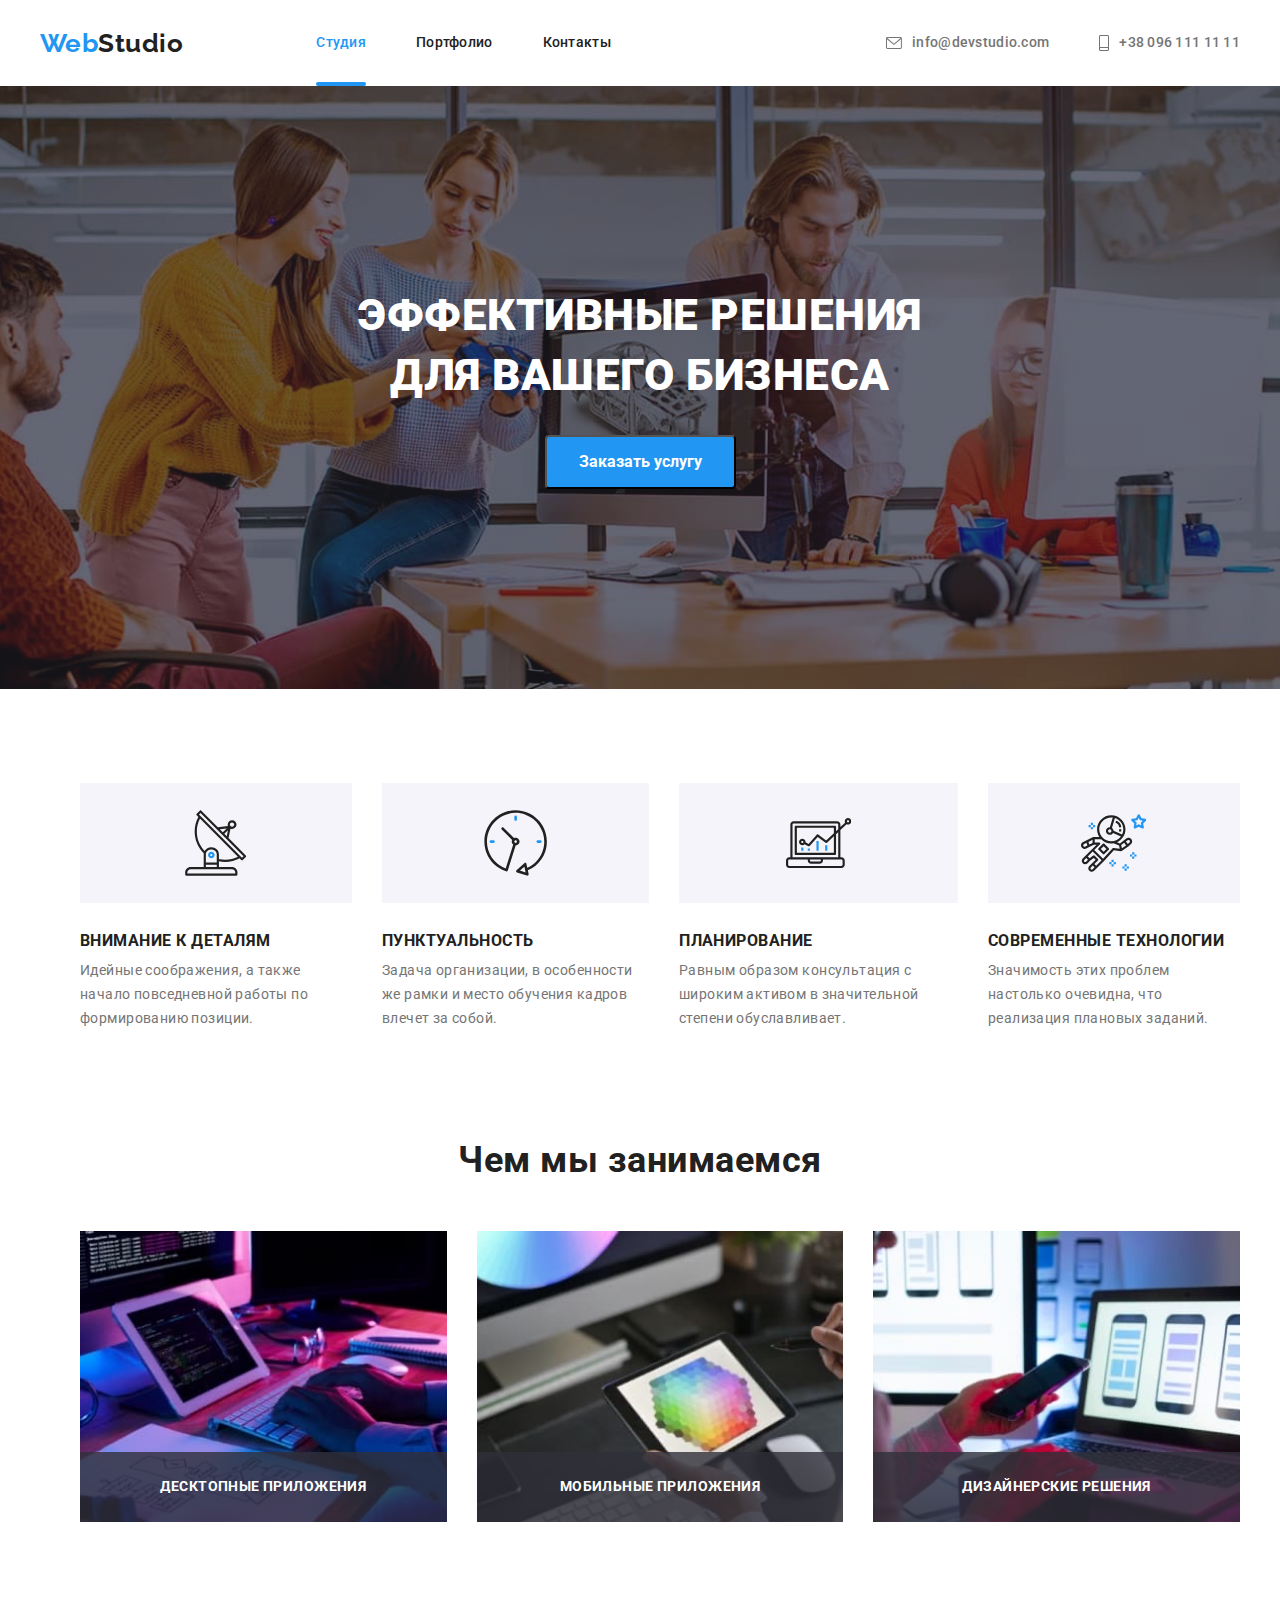
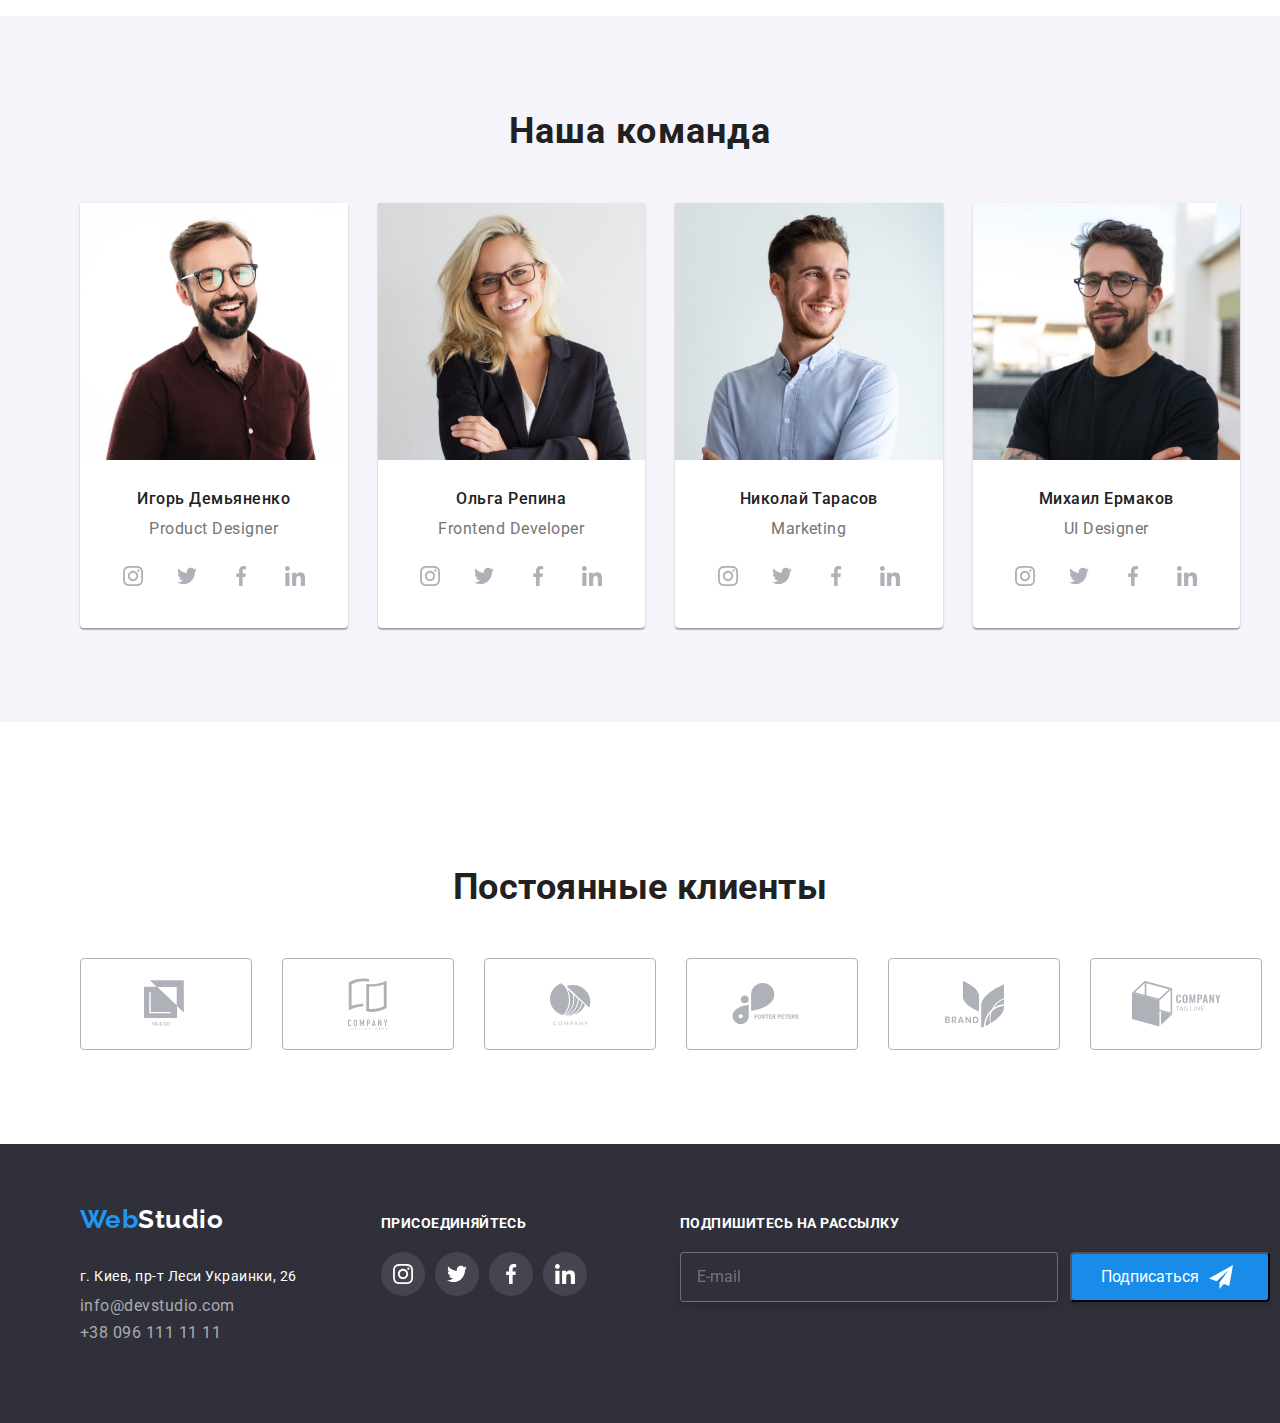
==== index.html @ e6d057d1 "перенесла файлы предыдущей работы" ====
<!DOCTYPE html>
<html lang="ru">
  <head>
    <meta charset="UTF-8" />
    <meta name="viewport" content="width=device-width, initial-scale=1.0" />
    <title>Студия</title>
    <link
      href="https://fonts.googleapis.com/css2?family=Raleway&family=Roboto:wght@400;500;700;900&display=swap"
      rel="stylesheet"
    />
    <link rel="stylesheet" href="./css/normalize.css" />
    <link rel="stylesheet" href="./css/style.css" />
  </head>

  <body>
    <!-- Header -->
    <header class="page-header">
      <div class="conteiner">
        <nav class="flexbox">
          <a href="./index.html" class="logo"
            ><span class="logoblue">Web</span>Studio</a
          >

          <!-- Novigation-->
          <ul class="site-nav">
            <li class="item">
              <a class="link link-current" href="./index.html"> Студия</a>
            </li>
            <li class="item">
              <a class="link" href="./portfolio.html">Портфолио</a>
            </li>
            <li class="item">
              <a class="link" href="">Контакты</a>
            </li>
          </ul>

          <address class="addres">
            <ul class="auth-nav">
              <li class="item">
                <a class="link-addres" href="mailto:info@devstudio.com"
                  ><svg class="icon-mail hover">
                    <use href="./img/symbol-defs.svg#icon-hover"></use></svg
                  >info@devstudio.com</a
                >
              </li>
              <li class="item">
                <a class="link-addres" href="tel:+38-096-111-11-11"
                  ><svg class="icon-phone hover">
                    <use
                      href="./img/symbol-defs.svg#icon-smartphone"
                    ></use></svg
                  >+38 096 111 11 11</a
                >
              </li>
            </ul>
          </address>
        </nav>
      </div>
    </header>

    <!-- Главный Conteiner-->

    <main>
      <section class="hero">
        <div class="conteiner">
          <h1 class="hero-mane">Эффективные решения<br />для вашего бизнеса</h1>
          <button type="button" class="button-text" data-modal-open>
            Заказать услугу
          </button>
        </div>
      </section>

      <!-- Блоки -->
      <section class="section">
        <div class="conteiner">
          <ul class="features-item">
            <li class="item-icon">
              <div class="icon-delivery">
                <svg class="icon-size">
                  <use href="./img/symbol-defs.svg#icon-antenna"></use>
                </svg>
              </div>
              <h2 class="title-features">Внимание к деталям</h2>
              <p class="text">
                Идейные соображения, а также начало повседневной работы по
                формированию позиции.
              </p>
            </li>
            <li class="item-icon">
              <div class="icon-delivery">
                <svg class="icon-size">
                  <use href="./img/symbol-defs.svg#icon-clock"></use>
                </svg>
              </div>
              <h2 class="title-features">Пунктуальность</h2>
              <p class="text">
                Задача организации, в особенности же рамки и место обучения
                кадров влечет за собой.
              </p>
            </li>
            <li class="item-icon">
              <div class="icon-delivery">
                <svg class="icon-size">
                  <use href="./img/symbol-defs.svg#icon-diagram"></use>
                </svg>
              </div>
              <h2 class="title-features">Планирование</h2>
              <p class="text">
                Равным образом консультация с широким активом в значительной
                степени обуславливает.
              </p>
            </li>
            <li class="item-icon">
              <div class="icon-delivery">
                <svg class="icon-size">
                  <use href="./img/symbol-defs.svg#icon-astronaut"></use>
                </svg>
              </div>
              <h2 class="title-features">Современные технологии</h2>
              <p class="text">
                Значимость этих проблем настолько очевидна, что реализация
                плановых заданий.
              </p>
            </li>
          </ul>
        </div>
      </section>

      <!-- Описание компании-->
      <section class="section no-padding">
        <div class="conteiner">
          <h3 class="title">Чем мы занимаемся</h3>
          <ul class="conteiner-work">
            <li class="work-list">
              <div class="project-group">
                <img
                  src="./img/code3.jpeg"
                  width="370"
                  alt="Десктопные приложения"
                />
                <h3 class="work-list-title">Десктопные приложения</h3>
              </div>
            </li>
            <li class="work-list">
              <div class="project-group">
                <img
                  src="./img/color3.jpeg"
                  width="370"
                  alt="Мобильные приложения"
                />
                <h3 class="work-list-title">Мобильные приложения</h3>
              </div>
            </li>
            <li class="work-list">
              <div class="project-group">
                <img
                  src="./img/phone3.jpeg"
                  width="370"
                  alt="Выбирает стиль для смартфонов"
                />
                <h3 class="work-list-title">Дизайнерские решения</h3>
              </div>
            </li>
          </ul>
        </div>
      </section>

      <!-- Команда -->
      <section class="section-comand no-padding">
        <div class="conteiner">
          <h4 class="title">Наша команда</h4>
          <ul class="people">
            <li class="working">
              <img
                src="./img/igor4.jpeg"
                width="270"
                alt="Фотография Игоря Демьяненко"
              />

              <h4 class="title-name">Игорь Демьяненко</h4>
              <p class="text-work">Product Designer</p>

              <ul class="icon-svg">
                <!-- Instagram -->
                <li class="icon-svg-list">
                  <a class="icon-set" href="#" aria-label="Instagram icon">
                    <svg class="link-svg">
                      <use href="./img/symbol-defs.svg#icon-instagram"></use>
                    </svg>
                  </a>
                </li>
                <!-- Twitter -->
                <li class="icon-svg-list">
                  <a class="icon-set" href="#" aria-label="twitter icon">
                    <svg class="link-svg">
                      <use href="./img/symbol-defs.svg#icon-twitter"></use>
                    </svg>
                  </a>
                </li>
                <!-- facebook -->
                <li class="icon-svg-list">
                  <a class="icon-set" href="#" aria-label="twitter icon">
                    <svg class="link-svg">
                      <use href="./img/symbol-defs.svg#icon-facebook"></use>
                    </svg>
                  </a>
                </li>
                <!-- linkedin -->
                <li class="icon-svg-list">
                  <a class="icon-set" href="#" aria-label="twitter icon">
                    <svg class="link-svg">
                      <use href="./img/symbol-defs.svg#icon-linkedin"></use>
                    </svg>
                  </a>
                </li>
              </ul>
            </li>

            <li class="working">
              <img
                src="./img/olga4.jpeg"
                width="270"
                alt="Фотография Ольги Репина"
              />

              <h4 class="title-name">Ольга Репина</h4>
              <p class="text-work">Frontend Developer</p>

              <ul class="icon-svg">
                <!-- Instagram -->
                <li class="icon-svg-list">
                  <a class="icon-set" href="#" aria-label="Instagram icon">
                    <svg class="link-svg">
                      <use href="./img/symbol-defs.svg#icon-instagram"></use>
                    </svg>
                  </a>
                </li>
                <!-- Twitter -->
                <li class="icon-svg-list">
                  <a class="icon-set" href="#" aria-label="twitter icon">
                    <svg class="link-svg">
                      <use href="./img/symbol-defs.svg#icon-twitter"></use>
                    </svg>
                  </a>
                </li>
                <!-- facebook -->
                <li class="icon-svg-list">
                  <a class="icon-set" href="#" aria-label="twitter icon">
                    <svg class="link-svg">
                      <use href="./img/symbol-defs.svg#icon-facebook"></use>
                    </svg>
                  </a>
                </li>
                <!-- linkedin -->
                <li class="icon-svg-list">
                  <a class="icon-set" href="#" aria-label="twitter icon">
                    <svg class="link-svg">
                      <use href="./img/symbol-defs.svg#icon-linkedin"></use>
                    </svg>
                  </a>
                </li>
              </ul>
            </li>
            <li class="working">
              <img
                src="./img/nikolai4.jpeg"
                width="270"
                alt="Фотография Николая Тарасов"
              />

              <h4 class="title-name">Николай Тарасов</h4>
              <p class="text-work">Marketing</p>

              <ul class="icon-svg">
                <!-- Instagram -->
                <li class="icon-svg-list">
                  <a class="icon-set" href="#" aria-label="Instagram icon">
                    <svg class="link-svg">
                      <use href="./img/symbol-defs.svg#icon-instagram"></use>
                    </svg>
                  </a>
                </li>
                <!-- Twitter -->
                <li class="icon-svg-list">
                  <a class="icon-set" href="#" aria-label="twitter icon">
                    <svg class="link-svg">
                      <use href="./img/symbol-defs.svg#icon-twitter"></use>
                    </svg>
                  </a>
                </li>
                <!-- facebook -->
                <li class="icon-svg-list">
                  <a class="icon-set" href="#" aria-label="twitter icon">
                    <svg class="link-svg">
                      <use href="./img/symbol-defs.svg#icon-facebook"></use>
                    </svg>
                  </a>
                </li>
                <!-- linkedin -->
                <li class="icon-svg-list">
                  <a class="icon-set" href="#" aria-label="twitter icon">
                    <svg class="link-svg">
                      <use href="./img/symbol-defs.svg#icon-linkedin"></use>
                    </svg>
                  </a>
                </li>
              </ul>
            </li>
            <li class="working">
              <img
                src="./img/misha4.jpeg"
                width="270"
                alt="Фотография Михаила Ермаков"
              />

              <h4 class="title-name">Михаил Ермаков</h4>
              <p class="text-work">UI Designer</p>

              <ul class="icon-svg">
                <!-- Instagram -->
                <li class="icon-svg-list">
                  <a class="icon-set" href="#" aria-label="Instagram icon">
                    <svg class="link-svg">
                      <use href="./img/symbol-defs.svg#icon-instagram"></use>
                    </svg>
                  </a>
                </li>
                <!-- Twitter -->
                <li class="icon-svg-list">
                  <a class="icon-set" href="#" aria-label="twitter icon">
                    <svg class="link-svg">
                      <use href="./img/symbol-defs.svg#icon-twitter"></use>
                    </svg>
                  </a>
                </li>
                <!-- facebook -->
                <li class="icon-svg-list">
                  <a class="icon-set" href="#" aria-label="twitter icon">
                    <svg class="link-svg">
                      <use href="./img/symbol-defs.svg#icon-facebook"></use>
                    </svg>
                  </a>
                </li>
                <!-- linkedin -->
                <li class="icon-svg-list">
                  <a class="icon-set" href="#" aria-label="twitter icon">
                    <svg class="link-svg">
                      <use href="./img/symbol-defs.svg#icon-linkedin"></use>
                    </svg>
                  </a>
                </li>
              </ul>
            </li>
          </ul>
        </div>
      </section>

      <!-- Наши клиенты-компании -->

      <section class="blok-client">
        <div class="conteiner">
          <h2 class="title">Постоянные клиенты</h2>
          <ul class="client flexbox">
            <li class="icon-client">
              <a href="" class="icon-hover-link">
                <svg class="clients-icon" width="44" height="49">
                  <use href="./img/symbol-defs2.svg#icon-logo-1"></use>
                </svg>
              </a>
            </li>
            <li class="icon-client">
              <a href="" class="icon-hover-link">
                <svg class="clients-icon" width="40" height="52">
                  <use href="./img/symbol-defs2.svg#icon-logo-2"></use>
                </svg>
              </a>
            </li>
            <li class="icon-client">
              <a href="" class="icon-hover-link">
                <svg class="clients-icon" width="41" height="43">
                  <use href="./img/symbol-defs2.svg#icon-logo-3"></use>
                </svg>
              </a>
            </li>
            <li class="icon-client">
              <a href="" class="icon-hover-link">
                <svg class="clients-icon" width="80" height="42">
                  <use href="./img/symbol-defs2.svg#icon-logo-4"></use>
                </svg>
              </a>
            </li>
            <li class="icon-client">
              <a href="" class="icon-hover-link">
                <svg class="clients-icon" width="59" height="47">
                  <use href="./img/symbol-defs2.svg#icon-logo-5"></use>
                </svg>
              </a>
            </li>
            <li class="icon-client">
              <a href="" class="icon-hover-link">
                <svg class="clients-icon" width="89" height="46">
                  <use href="./img/symbol-defs2.svg#icon-logo-6"></use>
                </svg>
              </a>
            </li>
          </ul>
        </div>
      </section>
    </main>

    <!-- Footer -->
    <footer class="background-footer">
      <div class="conteiner footer-flexbox">
        <div class="footer-maps">
          <address class="adress-maps">
            <ul class="contaks">
              <li class="info">
                <a href="./index.html" class="logo norm"
                  ><span class="logoblue">Web</span
                  ><span class="logowhait">Studio</span>
                </a>
              </li>
              <li class="info-footer">г. Киев, пр-т Леси Украинки, 26</li>
              <li class="info">
                <a class="alfa" href="mailto:info@devstudio.com"
                  >info@devstudio.com</a
                >
              </li>
              <li class="info">
                <a class="alfa" href="tel:+38-096-111-11-11"
                  >+38 096 111 11 11</a
                >
              </li>
            </ul>
          </address>
        </div>

        <div class="footer-icon">
          <h3 class="title title-icon">присоединяйтесь</h3>
          <ul class="icon-svg">
            <!-- Instagram -->
            <li class="icon-svg-list">
              <a
                class="icon-set footer-icon-set"
                href="#"
                aria-label="Instagram icon"
              >
                <svg class="link-svg footer-link-svg">
                  <use href="./img/symbol-defs.svg#icon-instagram"></use>
                </svg>
              </a>
            </li>
            <!-- Twitter -->
            <li class="icon-svg-list">
              <a
                class="icon-set footer-icon-set"
                href="#"
                aria-label="twitter icon"
              >
                <svg class="link-svg footer-link-svg">
                  <use href="./img/symbol-defs.svg#icon-twitter"></use>
                </svg>
              </a>
            </li>
            <!-- facebook -->
            <li class="icon-svg-list">
              <a
                class="icon-set footer-icon-set"
                href="#"
                aria-label="twitter icon"
              >
                <svg class="link-svg footer-link-svg">
                  <use href="./img/symbol-defs.svg#icon-facebook"></use>
                </svg>
              </a>
            </li>
            <!-- linkedin -->
            <li class="icon-svg-list">
              <a
                class="icon-set footer-icon-set"
                href="#"
                aria-label="twitter icon"
              >
                <svg class="link-svg footer-link-svg">
                  <use href="./img/symbol-defs.svg#icon-linkedin"></use>
                </svg>
              </a>
            </li>
          </ul>
        </div>

       <!--form footer --> 

        <form class=" ">
          <label for="mail-footer">
            <b class="footer-mail-text">Подпишитесь на рассылку</b>
          </label>
          <div class="form-footer">
            <input
              class="mail-footer"
              type="email"
              id="mail-footer"
              name="mail"
              placeholder="E-mail"
            />

            <button type="submit" class=" button-form">
              Подписаться
              <svg class="icon-telega">
                <use href="./img/symbol-defs-tel.svg#icon-icon-telegram"></use>
              </svg>
            </button>
          </div>
        </form>
      </div>
    </footer>
    <div class="backdrop is-hidden" data-modal>
      <div class="modal">
        <button data-modal-close class="close-button">
          <svg class="close-button-hover">
            <use href="./img/symbol-defs3.svg#icon-close">
            </use>
          </svg>
        </button>
       
      

    <!-- Форма -->

    <form class="form js-speaker-form" autocomplete="on">

      <b class="form-text">Оставьте свои данные, мы вам перезвоним</b>
      
      <div class="form-field">
        <label for="name" class="form-label">Имя</label>
          <input class="form-input" type="text" name="name" id="name" />
          <svg class="icon-name-form">
            <use href="./img/symbol-defs5.svg#icon-person">
            </use>
          </svg>
          
      </div>

      <div class="form-field">
        <label for="tel" class="form-label">Телефон</label>
          <input class="form-input" type="tel" name="tel" id="tel" />
          <svg class="icon-name-form">
            <use href="./img/symbol-defs5.svg#icon-phone">
            </use>
          </svg>
          
      </div>

      <div class="form-field">
        <label for="mail" class="form-label">Почта</label>
          <input class="form-input" type="email" name="mail" id="mail" />
          <svg class="icon-name-form">
            <use href="./img/symbol-defs5.svg#icon-email">
            </use>
          </svg>
          
      </div>
      
      <div class="form-field">
        <label for="comment" class="form-label ">Комментарий</label>
          <textarea
            class="form-comment"
            name="comment"
            rows="5"
            id="comment"
            placeholder="Введите текст"
          ></textarea>
          
      </div>
      
   
        <label class="text-checkbox form-checkbox" for="policy">
         <input class="checkbox" type="checkbox" name="policy" id="policy" />
         <span class="checkbox-icon"></span>  
        
         
        Соглашаюсь с рассылкой и принимаю <a href="">Условия договора</a>
        </label>
      
      <button class="form-button" type="submit">Отправить</button>
    </form>
  </div>
</div>


    <script src="./js/modal.js"></script>
    <script src="./js/form.js"></script>
  </body>
</html>
---- css/style.css ----
:root {
  --primary-text-color: #212121;
  --title-text-color: #757575;
  --accent-color: #2196f3;
  --white-text-color: #ffffff;
  --hero-color: #2f303a;
  --alfa-color: rgba(255, 255, 255, 0.6);
  --comand-color: #f5f4fa;
  --button-partfolio-colot: #f5f4fa;
  --background-item: #f5f4fa;
  --color-icon: #afb1b8;
  --hover-partfolio: rgba(0, 0, 0, 0.12), 0px 4px 4px rgba(0, 0, 0, 0.06),
    1px 4px 6px rgba(0, 0, 0, 0.16);
}

ul {
  list-style: none;
  text-decoration: none;
  margin-top: 0;
  margin-bottom: 0;
}

/* цвет основного цвета #212121 */
/* вторичный цвет текста #757575 */
/* белый  #ffffff*/
/* акцент #2196F3 */
/* вторичный цвет фона #2F303A */
/* вторичный цвет фона2 #F5F4FA */

body {
  background-color: var(--white-text-color);
  color: var(--primary-text-color);

  font-family: Roboto, sans-serif;
  letter-spacing: 0.03em;
}

img {
  display: block;
  max-width: 100%;
  height: auto;
}

/* my conteiner */
.conteiner {
  margin-left: auto;
  margin-right: auto;
  width: 1200px;
  padding-left: 15px;
  padding-right: 15px;
}

/* header */

.flexbox {
  display: flex;
  align-items: center;
}

/* logo */
.logo {
  color: var(--primary-text-color);

  font-family: Raleway, cursive;
  font-weight: 700;
  text-decoration: none;
  font-size: 26px;
  line-height: 1.19;
}

.logoblue {
  color: var(--accent-color);
}

/* site-nav */
.site-nav {
  display: flex;
  margin-left: 93px;
}
.link::after {
  content: "";

  position: absolute;
  left: 0;
  bottom: 0;
  opacity: 0;

  display: block;
  width: 100%;
  height: 4px;
  background-color: var(--accent-color);
  border-radius: 2px;
  transition: 250ms cubic-bezier(0.4, 0, 0.2, 1);
}

.link:hover::after,
.link:focus::after {
  opacity: 1;
}

.link-current.link::after {
  opacity: 1;
}

.site-nav .item:not(:last-child) {
  margin-right: 50px;
}

.site-nav .link {
  display: block;
  padding-top: 35px;
  padding-bottom: 35px;

  position: relative;

  color: var(--primary-text-color);

  text-decoration: none;
  font-family: inherit;
  font-weight: 500;
  font-size: 14px;
  line-height: 1.14;
  letter-spacing: 0.02em;

  transition: 250ms cubic-bezier(0.4, 0, 0.2, 1);
}

.site-nav .link:hover,
.site-nav .link:focus {
  color: var(--accent-color);
}

.site-nav .link-current {
  color: var(--accent-color);

  text-decoration: none;
  display: inline-block;
}

/* addres */

.addres .link-addres {
  color: var(--title-text-color);
  display: flex;

  text-decoration: none;
  font-weight: 500;
  font-size: 14px;
  line-height: 1.14;
  letter-spacing: 0.02em;
  font-style: normal;

  transition: 250ms cubic-bezier(0.4, 0, 0.2, 1);
}

.link-addres {
  display: flex;
  align-items: center;
}
.icon-mail {
  width: 16px;
  height: 12px;

  margin-right: 10px;

  fill: currentColor;
}
.icon-phone {
  width: 10px;
  height: 16px;

  margin-right: 10px;

  fill: currentColor;
}

.link-addres:hover,
.link-addres:focus {
  color: var(--accent-color);
}

.link-addres:hover .hover {
  fill: var(--accent-color);
}
.link-addres:hover .icon-phone {
  fill: var(--accent-color);
}

.addres {
  margin-left: auto;
}

/* auth nav */

.auth-nav {
  display: flex;
}

.auth-nav .item + .item {
  margin-left: 50px;
}

.section-title {
  color: var(--primary-text-color);
}

.section {
  margin-bottom: 94px;
}

.section.no-padding {
  padding-top: 0px;
  padding-bottom: 0px;
}

.features {
  width: 1170px;
  margin-left: auto;
  margin-right: auto;
}

.features-item {
  display: flex;
}
.features-item .item {
  width: 270px;
}
.features-item .item-icon:not(:last-child) {
  margin-right: 30px;
}

.item-icon .icon-delivery {
  display: flex;
  align-items: center;
  justify-content: center;

  background-color: var(--background-item);
  width: 100%;
  height: 120px;
  margin-bottom: 30px;
}
.icon-size {
  width: 65.32px;
  height: 70px;
}

.features {
  display: flex;
  flex-wrap: wrap;
  padding: 0;
}
/* Формула calc */

.features .item-box {
  width: calc((100% - 60px) / 3);
  margin-right: 30px;
  margin-bottom: 30px;
}

.item-box:nth-child(3n) {
  margin-right: 0px;
}

.poster-name {
  margin-top: 0px;
  margin-bottom: 0px;
  color: var(--primary-text-color);
  font-weight: 400;
  font-size: 16px;
  line-height: 1.88;
  letter-spacing: 0.03em;
}

.poster-name:nth-last-child(-n + 3),
.item-box:nth-last-child(-n + 3) {
  margin-bottom: 30px;
}

.item-box:hover {
  box-shadow: 0px 1px 1px rgba(0, 0, 0, 0.12), 0px 4px 4px rgba(0, 0, 0, 0.06),
    1px 4px 6px rgba(0, 0, 0, 0.16);
}

.features .title {
  color: var(--primary-text-color);
}

/* Описание компании */

.work-list-title {
  position: absolute;
  width: 100%;
  bottom: 0%;

  margin-top: 0px;
  margin-bottom: 0px;
  padding-top: 27px;
  padding-bottom: 27px;

  color: var(--white-text-color);
  background-color: rgba(47, 48, 58, 0.8);
  font-weight: 700;
  font-size: 14px;
  line-height: 1.14;
  text-align: center;
  letter-spacing: 0.03em;
  text-transform: uppercase;
}

.project-group {
  position: relative;
}

.conteiner-work {
  display: flex;
  flex-wrap: wrap;
}
.work-list {
  width: calc((100% - 60px) / 3);
  margin-right: 30px;
}
.work-list:nth-child(3n) {
  margin-right: 0px;
}

.people {
  display: flex;
  justify-content: center;
}
.working {
  text-align: center;
  padding-bottom: 30px;
  background-color: var(--white-text-color);

  box-shadow: 0px 1px 3px rgba(0, 0, 0, 0.12), 0px 1px 1px rgba(0, 0, 0, 0.14),
    0px 2px 1px rgba(0, 0, 0, 0.2);
  border-radius: 0px 0px 4px 4px;
}
.working:not(:last-child) {
  margin-right: 30px;
}

.icon-svg {
  display: flex;
  justify-content: center;
  padding-left: 0;

  transition: 250ms cubic-bezier(0.4, 0, 0.2, 1);
}
.icon-svg:not(:last-child) {
  margin-right: 10px;
}

.link-svg {
  fill: var(--color-icon);
  width: 20px;
  height: 20px;

  transition: 250ms cubic-bezier(0.4, 0, 0.2, 1);
}
.icon-set {
  width: 44px;
  height: 44px;
  border-radius: 50%;
  display: flex;
  justify-content: center;
  align-items: center;

  transition: 250ms cubic-bezier(0.4, 0, 0.2, 1);
}

.icon-set:hover,
.icon-set:focus {
  background-color: var(--accent-color);
}

.icon-set:hover .link-svg,
.icon-set:focus .link-svg {
  fill: var(--white-text-color);
}

.section-comand {
  font-size: 36px;
  line-height: 1.17;

  letter-spacing: 0.03em;
  margin-top: 0px;
  margin-bottom: 50px;
}
.title {
  font-style: normal;
  font-weight: 700;
  font-size: 36px;
  line-height: 1.17;
  text-align: center;
  margin-top: 0;
  margin-bottom: 50px;
  margin-left: auto;
  margin-right: auto;
}

.title-features {
  font-weight: 700;
  font-size: 16px;
  line-height: 16px;
  letter-spacing: 1.14;
  text-transform: uppercase;
  margin-top: 0px;
  margin-bottom: 10px;
}

.text {
  color: var(--title-text-color);
  font-family: Roboto;
  font-size: 14px;
  line-height: 1.71;
  letter-spacing: 0.03em;
  margin-top: 0px;
}
/* work peple */
.title-name {
  color: var(--primary-text-color);
  font-weight: 500;
  margin-top: 0px;
  margin-bottom: 10px;
  padding-top: 30px;

  font-size: 16px;
  line-height: 1.18;
  letter-spacing: 0.03em;
}
.text-work {
  color: var(--title-text-color);
  margin-top: 0px;
  margin-top: 0;
  margin-bottom: 16px;
  font-size: 16px;
  font-weight: 400;
  line-height: 1.19;
  letter-spacing: 0.03em;
}

.title-name .text-work {
  font-size: 16px;
  line-height: 1.19;
  text-align: center;
  letter-spacing: 0.03em;
}
/* portfolio poster */
.poster {
  margin-top: 0;
  margin-bottom: 0;

  color: var(--primary-text-color);

  font-weight: 700;
  font-size: 18px;
  line-height: 2;
  letter-spacing: 0.06em;
}
.poster-name {
  margin-top: 0;
  margin-bottom: 30px;

  color: var(--title-text-color);

  font-size: 16px;
  line-height: 1.9;
  letter-spacing: 0.03em;
}

/* button */
.button-pad {
  padding-top: 94px;
  padding-bottom: 50px;

  border: none;
}
.button-text {
  align-items: center;
  border-radius: 4px;
  padding: 10px 32px;

  background-color: var(--accent-color);
  color: var(--white-text-color);

  font-family: inherit;
  font-weight: 700;
  font-size: 16px;
  line-height: 1.88;
}

.alfa {
  color: var(--alfa-color);
  text-decoration: none;
}

.hero {
  margin-top: 0px;
  margin-bottom: 94px;

  padding-top: 200px;
  padding-bottom: 200px;

  background-color: var(--hero-color);

  background-image: linear-gradient(
      rgba(47, 48, 58, 0.4),
      rgba(47, 48, 58, 0.4)
    ),
    url(../img/work.jpeg);

  background-repeat: no-repeat;
  background-size: cover;
  background-position: center;

  text-align: center;
}

.hero-mane {
  margin-top: 0;
  margin-bottom: 30;

  color: var(--white-text-color);

  font-weight: 900;
  font-size: 44px;
  line-height: 1.36;
  text-align: center;
  text-transform: uppercase;
}
/* Модальное окно */

.backdrop {
  position: fixed;
  top: 0;
  left: 0;
  width: 100%;
  height: 100%;
  background-color: rgba(0, 0, 0, 0.2);
  transition: 250ms cubic-bezier(0.4, 0, 0.2, 1);
}

.backdrop.is-hidden {
  opacity: 0;
  pointer-events: none;
}

.modal {
  position: absolute;
  min-width: 528px;
  min-height: 589px;
  transform: translate(-50%, -50%) scale(1);
  left: 50%;
  top: 50%;
  

  background: var(--white-text-color);
  box-shadow: 0px 1px 3px rgba(0, 0, 0, 0.12), 0px 1px 1px rgba(0, 0, 0, 0.14),
    0px 2px 1px rgba(0, 0, 0, 0.2);
  border-radius: 4px;
  transition: transform 250ms cubic-bezier(0.4, 0, 0.2, 1);
}

.close-button {
  position: absolute;
  width: 30px;
  height: 30px;
  display: flex;
  align-items: center;
    justify-content: center;
  top: 8px;
  right: 8px;
  background: var(--white-text-color);
  border: 1px solid var(--primary-text-color);
  border-radius: 50%;
}

.icon-name-form {
  transition: fill 250ms cubic-bezier(0.4, 0, 0.2, 1);
   
  position: absolute;
  top: 50%;
  transform: translateY(-25%);
  display: inline-block;
  left: 13.5px;
 
 
  

  width: 18px;
  height: 18px;
  fill: var(--primary-text-color);
  
}

.form{
  margin: 40px;
  width: 448px;
  
}

.form-text{
  display: block;
  text-align: center;
  margin-bottom: 12px;
  font-size: 20px;
  font-weight: 700;
  line-height: 1.15;
  color: var(--primary-text-color);
  width: 448px;
}

.form-field {
  position: relative;
  display: flex;
  flex-direction: column;
  
  
}


.form-input { 
  margin-bottom: 10px;
  padding-left: 42px;
  border: 1px solid rgba(33, 33, 33, 0.2);
  border-radius: 4px;
  height: 36px;
  transition: border-color var(--color-icon);
  outline: none;
  width: 402px;
  
  resize: none;
  
}


.form-label{
font-size: 12px;
line-height: 1.17;
margin-bottom: 4px;
letter-spacing: 0.01em;

color: var(--title-text-color);
}



.form-field input::placeholder {
  font-size: 14px;
  line-height: 1.14;
  letter-spacing: 0.01em;
  color: rgba(117, 117, 117, 0.5);
}

.form-input:focus{
  border-color: var(--accent-color);

}

.form-input:focus ~ .icon-name-form {
  fill: var(--accent-color);
}

.form-input:focus,
.form-comment:focus{
  border-color:var(--accent-color);
}

.form-comment{
  width: 428px;
  margin-bottom: 25px;
  padding-left: 16px;
  padding-top: 12px;
  
  height: 104px;

  border: 1px solid rgba(33, 33, 33, 0.2);
  border-radius: 4px;
  resize: none;
  outline: none;
  transition: border-color var(--transition);
}

.close-button-hover {
  width: 18px;
  height: 17px;
  
}
.close-button-hover {
  fill: #000000;
  transition-property: fill;
  transition: 250ms cubic-bezier(0.4, 0, 0.2, 1);
}

.close-button:focus svg,
.close-button:hover svg {
  fill: var(--accent-color);
}
.form-button{
  width: 200px;
  height: 50px;
  margin-left: 50%;
  transform: translateX(-50%);

  border: none;
  font-weight: 700;
  font-size: 16px;
  line-height: 1.87;
  text-align: center;
  letter-spacing: 0.06em;
  color: var(--white-text-color);
  background: var(--accent-color);
  box-shadow: 0px 4px 4px rgba(0, 0, 0, 0.15);
  border-radius: 4px;
  cursor: pointer;

}

.checkbox{
  /* -webkit-appearance: none;
  -moz-appearance: none;
  appearance: none; */

  position: absolute;
  width: 1px;
  height: 1px;
  margin: -1px;
  border: 0;
  padding: 0;
  clip: rect(0 0 0 0);
  overflow: hidden;
  

}

.form-checkbox{
 display: flex;
 margin-bottom: 30px;
 
 align-items: center;
}

.checkbox{
  width: 16px;
  height:  15px;
}

.checkbox-icon{

  width: 12px;
  height: 11px;
  margin-right: 7px;
  margin-left: 14px;

  border: 2px solid var(--primary-text-color);
  border-radius: 4px;
  
}

.checkbox:checked + .checkbox-icon {
  border-color: var(--accent-color);
  background-color: var(--accent-color);
  background-image: url(../img/icon-check.svg);
  background-origin: border-box;
  
}

.text-checkbox{
  font-size: 14px;
  line-height: 1.71;
}

/* Команда */
.section-comand {
  background-color: var(--comand-color);
  padding-top: 94px;
  padding-bottom: 94px;
}
.icon-client:not(:last-child) {
  margin-right: 30px;
}

.icon-hover-link {
  background-color: var(--white-text-color);
  display: flex;
  justify-content: center;
  align-items: center;
  width: 170px;
  height: 90px;
  border: 1px solid var(--color-icon);
  border-radius: 4px;

  transition: 250ms cubic-bezier(0.4, 0, 0.2, 1);
}
.icon-hover-link:hover,
.icon-hover-link:focus {
  border: 1px solid var(--accent-color);
}
.features-tex {
  margin-left: 24px;
}
.clients-icon {
  fill: var(--color-icon);
  transition: 250ms cubic-bezier(0.4, 0, 0.2, 1);
}

.icon-hover-link:hover .clients-icon {
  fill: var(--accent-color);
}

/* кнопки */

.button {
  display: flex;
  justify-content: center;

  transition: 250ms cubic-bezier(0.4, 0, 0.2, 1);
}

.button .item-btn {
  margin-left: 8px;
}

.btn:hover,
.btn:focus {
  background-color: var(--accent-color);
  color: var(--white-text-color);
}
.conteiner-box {
  padding-bottom: 94px;
}
.btn {
  padding-top: 6px;
  padding-bottom: 6px;
  padding-left: 22px;
  padding-right: 22px;
  border: none;

  font-weight: 500;
  font-size: 16px;
  line-height: 1.63;

  background-color: var(--button-partfolio-colot);
  color: var(--primary-text-color);
  transition: 250ms cubic-bezier(0.4, 0, 0.2, 1);
}

/* Old clients */

.blok-client {
  padding-top: 94px;
  padding-bottom: 94px;
}

/* footer */

.background-footer {
  background-color: var(--hero-color);
  padding-top: 60px;
  padding-bottom: 60px;
}
.footer-flexbox {
  display: flex;
  align-items: baseline;
}

.footer-maps {
  display: block;
  margin-right: 70px;
}

.adress-maps {
  margin-bottom: 20px;
  display: block;

  color: var(--white-text-color);

  font-style: normal;
}
.logowhait {
  color: var(--white-text-color);
}
.norm {
  display: inline-block;
  margin: 0;
  margin-bottom: 20px;
}
.info {
  display: block;
  margin-bottom: 9px;
}
.info-footer{
  font-size: 14px;
  line-height: 24px;
  
  margin-bottom: 9px;
  margin-top: 0;
}
.contaks{
  width: 231px;
}
.footer-icon {
  display: block;
  margin-right: 93px;
}

.footer-icon-set {
  background-color: rgba(255, 255, 255, 0.1);
}

.footer-link-svg {
  fill: var(--white-text-color);
}
.icon-svg-list:not(:last-child) {
  margin-right: 10px;
}

.form-checkbox a {
  margin-left: 3px;
  text-decoration-line:underline;
  color: var(--accent-color);
}

.title-icon {
  display: flex;
  align-items: baseline;

  font-size: 14px;
  line-height: 1.14;
  letter-spacing: 0.03em;
  text-transform: uppercase;

  color: var(--white-text-color);

  margin-top: 0;
  margin-bottom: 20px;
}

/* form footer */

.form-footer{
  display: flex;
  
}
.mail-footer{
  padding-left: 16px;
  margin-right: 12px;
  width: 358px;
  
  border: 1px solid rgba(255, 255, 255, 0.3);
  border-radius: 4px;
  filter: drop-shadow(0px 4px 4px rgba(0, 0, 0, 0.15));
  background-color: var(--hero-color);
  
}

.mail-footer ::placeholder {
  color: rgba(255, 255, 255, 0.6);;
}
.footer-mail-text{
  display: block;
  margin-bottom: 20px;
  color: var(--white-text-color);
  font-size: 14px;
  line-height: 1.14;
  text-transform: uppercase;
  
}
.icon-telega {
  width: 24px;
  height: 24px;
  margin-left: 10px;

  fill: var(--white-text-color);
}

.button-form{
  display: flex;
  align-items: center;
  margin: 0;
  padding-right: 28px;
  padding-left: 29px;
  
  width: 200px;
  height: 50px;

  background: #188CE8;
  color: var(--white-text-color);
  box-shadow: 0px 4px 4px rgba(0, 0, 0, 0.15);
  border-radius: 4px;
}


/* Poster overlay */

.poster__overlay {
  position: relative;
  overflow: hidden;
}

.item-box:hover,
.item-box:focus {
  box-shadow: 0px 1px 1px rgba(0, 0, 0, 0.12), 0px 4px 4px rgba(0, 0, 0, 0.06),
    1px 4px 6px rgba(0, 0, 0, 0.16);
}

.item-box:hover .text-overlay,
.item-box a:focus .text-overlay {
  transform: translateY(0%);
  transition: 250ms cubic-bezier(0.4, 0, 0.2, 1),
    box-shadow 250ms cubic-bezier(0.4, 0, 0.2, 1);
  opacity: 1;
}

.text-overlay {
  position: absolute;
  top: 0;
  left: 0;
  width: 100%;
  height: 100%;
  color: var(--white-text-color);
  background-color: rgba(33, 150, 243, 0.9);
  transform: translateY(100%);
  opacity: 0;
}
.text-hover-portfolio {
  margin-top: 0px;
  margin-bottom: 0px;
  padding-top: 63px;
  padding-right: 24px;
  padding-bottom: 63px;
  padding-left: 24px;

  color: var(--white-text-color);
  font-weight: 400;
  font-size: 18px;
  line-height: 1.56;
  letter-spacing: 0.03em;
}
.text-overlay {
  position: absolute;
  top: 0;
  left: 0;
  width: 100%;
  height: 100%;

  background-color: rgba(33, 150, 243, 0.9);
  opacity: 0;
  transform: translateY(50%);
  transition: 250ms cubic-bezier(0.4, 0, 0.2, 1);
}

.features .link:hover .text-hover-portfolio {
  opacity: 1;
}

a {
  list-style: none;
  text-decoration: none;
}
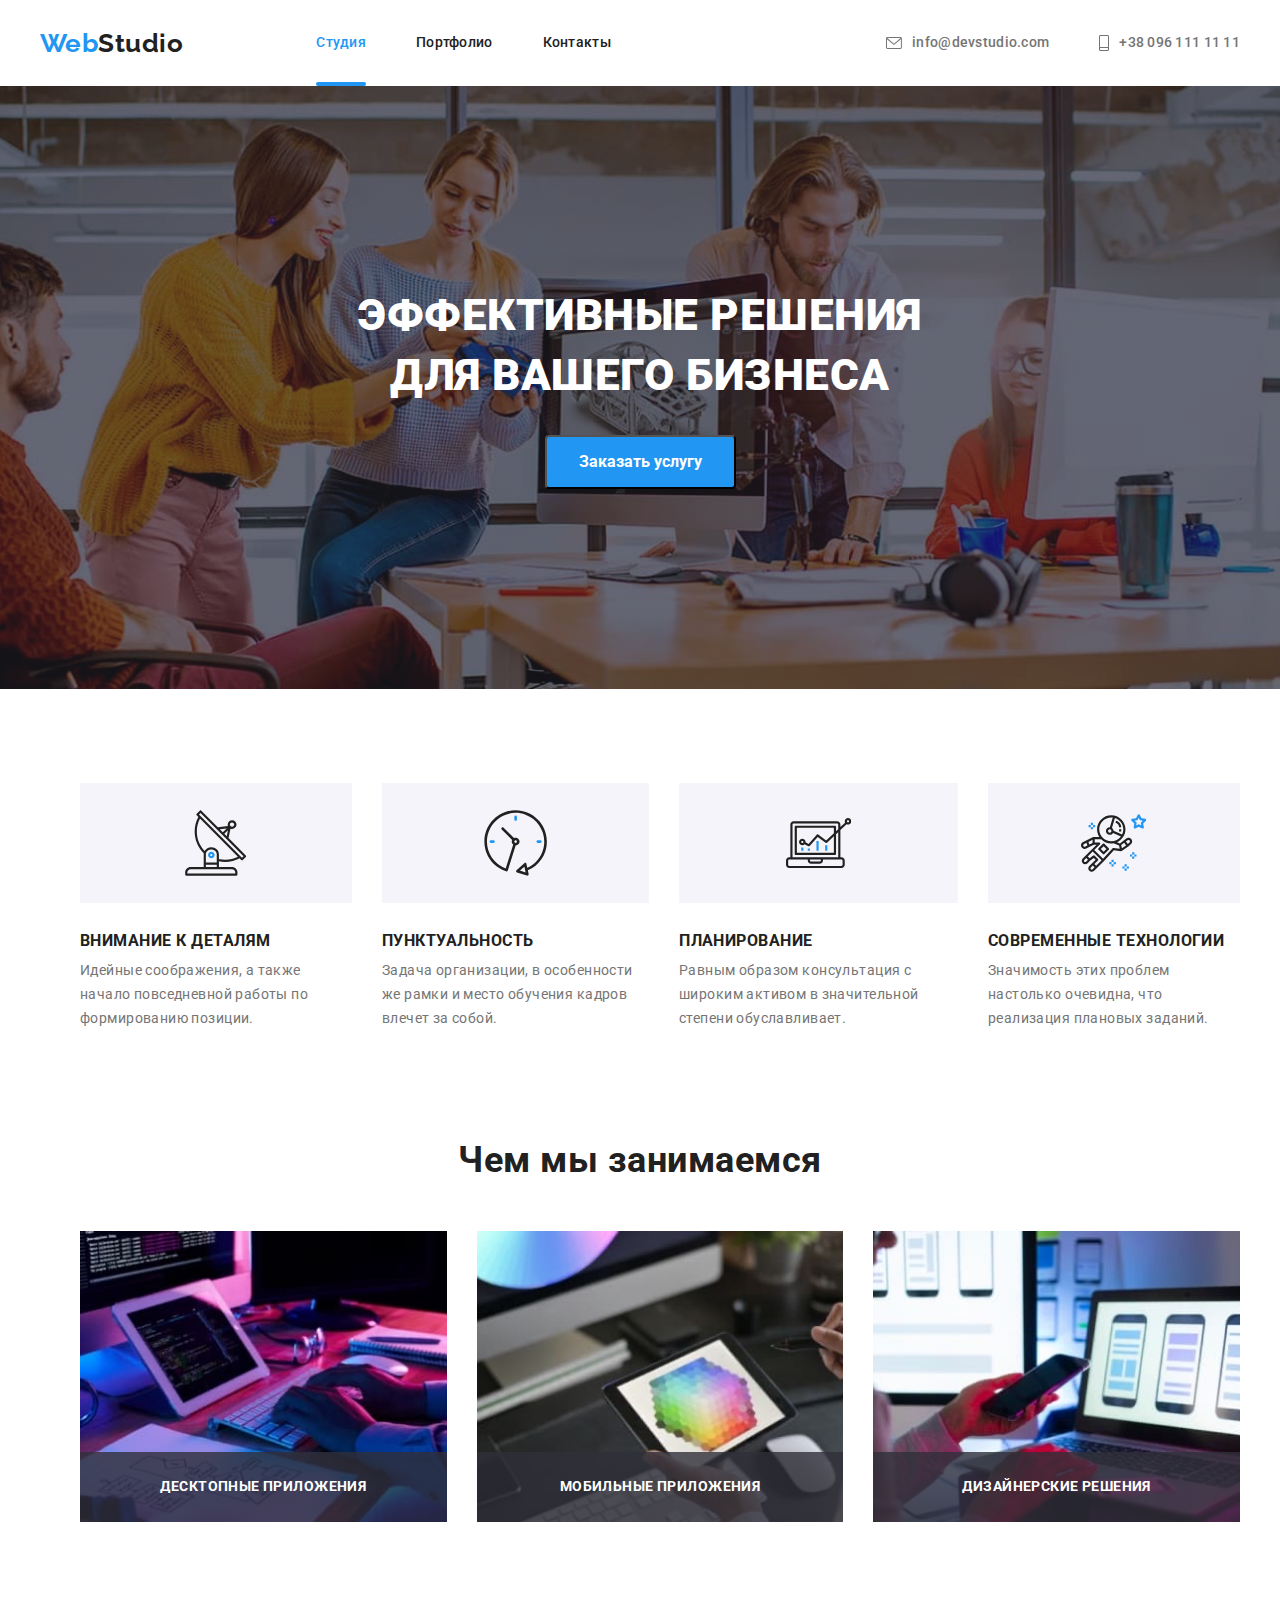
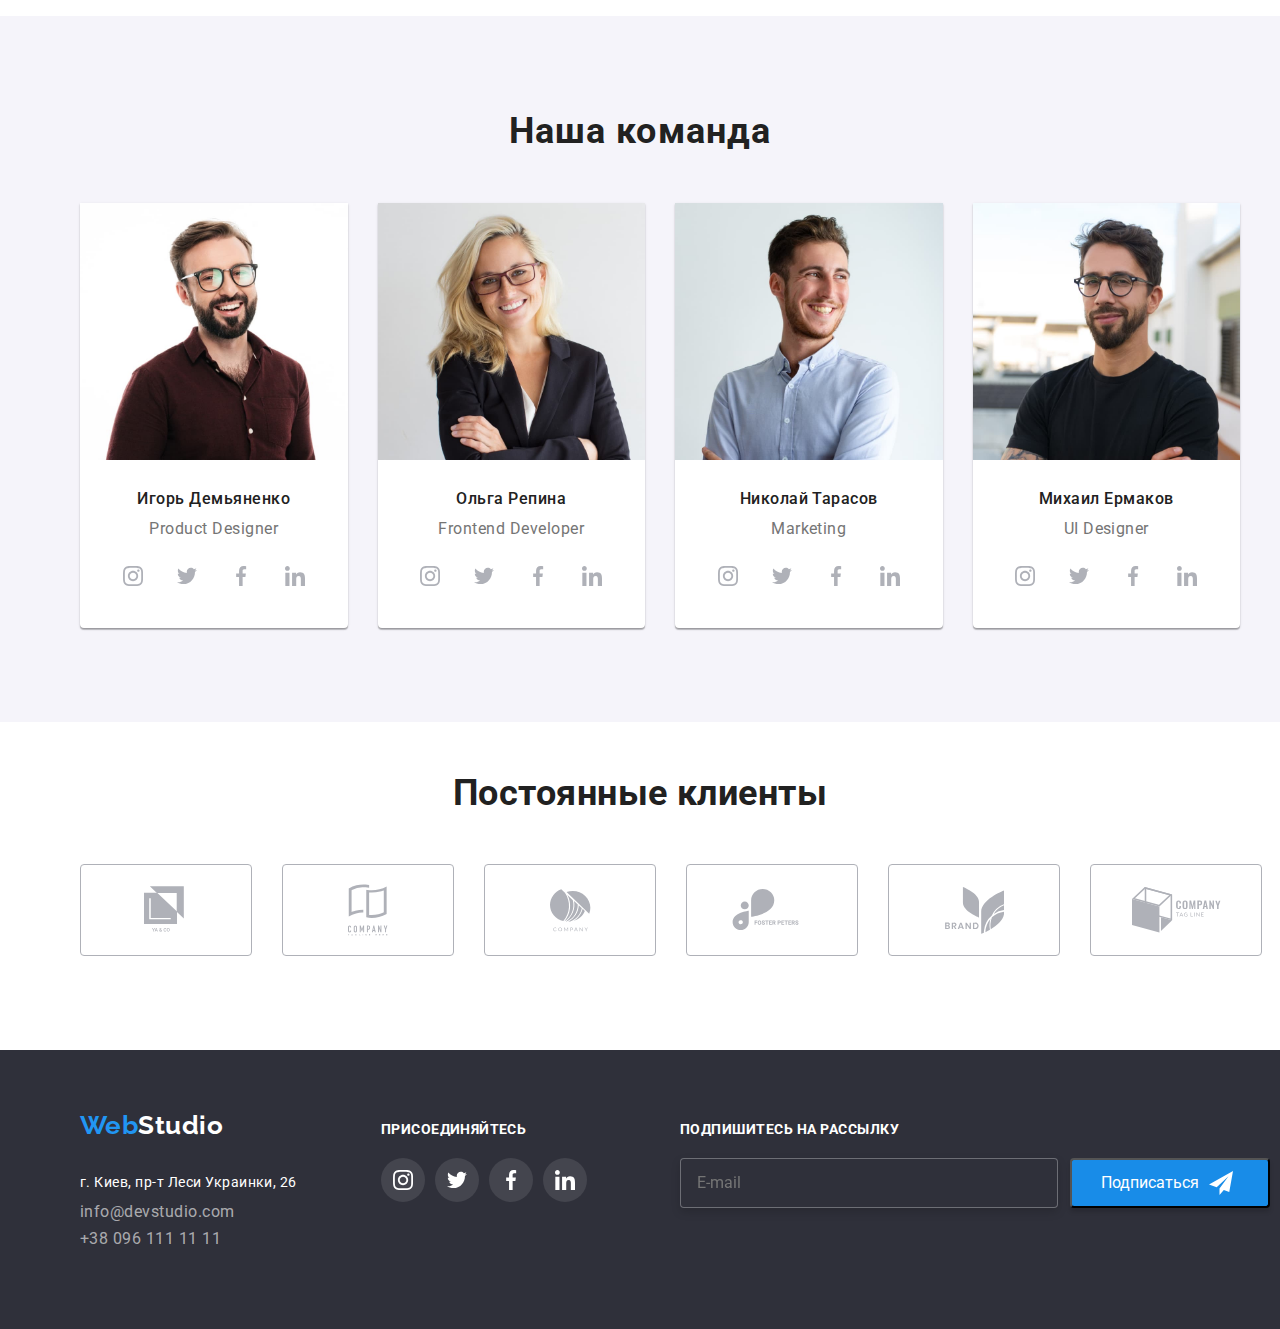
==== commit 58e6a25f: "В файле index.html подключен минифицированный файл стилей main.min.css из папки css." ====
--- a/index.html
+++ b/index.html
@@ -9,7 +9,9 @@
       rel="stylesheet"
     />
     <link rel="stylesheet" href="./css/normalize.css" />
-    <link rel="stylesheet" href="./css/style.css" />
+    <link rel="stylesheet" href="./dist/css/main.min.css" />
+    <link rel="stylesheet" href="./css/main.css" />
+    
   </head>
 
   <body>
--- a/css/main.css
+++ b/css/main.css
@@ -0,0 +1,1101 @@
+ul {
+  list-style: none;
+  text-decoration: none;
+  margin-top: 0;
+  margin-bottom: 0;
+}
+
+body {
+  background-color: #ffffff;
+  color: #212121;
+  font-family: Roboto, sans-serif;
+  letter-spacing: 0.03em;
+}
+
+img {
+  display: block;
+  max-width: 100%;
+  height: auto;
+}
+
+.flexbox {
+  display: -webkit-box;
+  display: -ms-flexbox;
+  display: flex;
+  -webkit-box-align: center;
+      -ms-flex-align: center;
+          align-items: center;
+}
+
+.alfa {
+  color: rgba(255, 255, 255, 0.6);
+  text-decoration: none;
+}
+
+a {
+  list-style: none;
+  text-decoration: none;
+}
+
+.conteiner {
+  margin-left: auto;
+  margin-right: auto;
+  width: 1200px;
+  padding-left: 15px;
+  padding-right: 15px;
+}
+
+.logo {
+  color: #212121;
+  font-family: Raleway, cursive;
+  font-weight: 700;
+  text-decoration: none;
+  font-size: 26px;
+  line-height: 1.19;
+}
+
+.logoblue {
+  color: #2196f3;
+}
+
+.site-nav {
+  display: -webkit-box;
+  display: -ms-flexbox;
+  display: flex;
+  margin-left: 93px;
+}
+
+.site-nav .item:not(:last-child) {
+  margin-right: 50px;
+}
+
+.site-nav .link {
+  display: block;
+  padding-top: 35px;
+  padding-bottom: 35px;
+  position: relative;
+  color: #212121;
+  text-decoration: none;
+  font-family: inherit;
+  font-weight: 500;
+  font-size: 14px;
+  line-height: 1.14;
+  letter-spacing: 0.02em;
+  -webkit-transition: 250ms cubic-bezier(0.4, 0, 0.2, 1);
+  transition: 250ms cubic-bezier(0.4, 0, 0.2, 1);
+}
+
+.site-nav .link:hover,
+.site-nav .link:focus {
+  color: #2196f3;
+}
+
+.site-nav .link-current {
+  color: #2196f3;
+  text-decoration: none;
+  display: inline-block;
+}
+
+.link::after {
+  content: "";
+  position: absolute;
+  left: 0;
+  bottom: 0;
+  opacity: 0;
+  display: block;
+  width: 100%;
+  height: 4px;
+  background-color: #2196f3;
+  border-radius: 2px;
+  -webkit-transition: 250ms cubic-bezier(0.4, 0, 0.2, 1);
+  transition: 250ms cubic-bezier(0.4, 0, 0.2, 1);
+}
+
+.link:hover::after,
+.link:focus::after {
+  opacity: 1;
+}
+
+.link-current.link::after {
+  opacity: 1;
+}
+
+.addres .link-addres {
+  color: #757575;
+  display: -webkit-box;
+  display: -ms-flexbox;
+  display: flex;
+  text-decoration: none;
+  font-weight: 500;
+  font-size: 14px;
+  line-height: 1.14;
+  letter-spacing: 0.02em;
+  font-style: normal;
+  -webkit-transition: 250ms cubic-bezier(0.4, 0, 0.2, 1);
+  transition: 250ms cubic-bezier(0.4, 0, 0.2, 1);
+}
+
+.link-addres {
+  display: -webkit-box;
+  display: -ms-flexbox;
+  display: flex;
+  -webkit-box-align: center;
+      -ms-flex-align: center;
+          align-items: center;
+}
+
+.link-addres:hover, .link-addres:focus {
+  color: #2196f3;
+}
+
+.link-addres:hover .hover {
+  fill: #2196f3;
+}
+
+.link-addres:hover .icon-phone {
+  fill: #2196f3;
+}
+
+.addres {
+  margin-left: auto;
+}
+
+.icon-mail {
+  width: 16px;
+  height: 12px;
+  margin-right: 10px;
+  fill: currentColor;
+}
+
+.icon-phone {
+  width: 10px;
+  height: 16px;
+  margin-right: 10px;
+  fill: currentColor;
+}
+
+.item-icon .icon-delivery {
+  display: -webkit-box;
+  display: -ms-flexbox;
+  display: flex;
+  -webkit-box-align: center;
+      -ms-flex-align: center;
+          align-items: center;
+  -webkit-box-pack: center;
+      -ms-flex-pack: center;
+          justify-content: center;
+  background-color: #f5f4fa;
+  width: 100%;
+  height: 120px;
+  margin-bottom: 30px;
+}
+
+.icon-size {
+  width: 65.32px;
+  height: 70px;
+}
+
+.icon-set {
+  width: 44px;
+  height: 44px;
+  border-radius: 50%;
+  display: -webkit-box;
+  display: -ms-flexbox;
+  display: flex;
+  -webkit-box-pack: center;
+      -ms-flex-pack: center;
+          justify-content: center;
+  -webkit-box-align: center;
+      -ms-flex-align: center;
+          align-items: center;
+  -webkit-transition: 250ms cubic-bezier(0.4, 0, 0.2, 1);
+  transition: 250ms cubic-bezier(0.4, 0, 0.2, 1);
+}
+
+.icon-set:hover, .icon-set:focus {
+  background-color: #2196f3;
+}
+
+.icon-set:hover .link-svg,
+.icon-set:focus .link-svg {
+  fill: #ffffff;
+}
+
+.hero {
+  margin-top: 0px;
+  margin-bottom: 94px;
+  padding-top: 200px;
+  padding-bottom: 200px;
+  background-color: #2f303a;
+  background-image: -webkit-gradient(linear, left top, left bottom, from(rgba(47, 48, 58, 0.4)), to(rgba(47, 48, 58, 0.4))), url(../img/work.jpeg);
+  background-image: linear-gradient(rgba(47, 48, 58, 0.4), rgba(47, 48, 58, 0.4)), url(../img/work.jpeg);
+  background-repeat: no-repeat;
+  background-size: cover;
+  background-position: center;
+  text-align: center;
+}
+
+.hero-mane {
+  margin-top: 0;
+  margin-bottom: 30;
+  color: #ffffff;
+  font-weight: 900;
+  font-size: 44px;
+  line-height: 1.36;
+  text-align: center;
+  text-transform: uppercase;
+}
+
+.button-pad {
+  padding-top: 94px;
+  padding-bottom: 50px;
+  border: none;
+}
+
+.button-text {
+  -webkit-box-align: center;
+      -ms-flex-align: center;
+          align-items: center;
+  border-radius: 4px;
+  padding: 10px 32px;
+  background-color: #2196f3;
+  color: #ffffff;
+  font-family: inherit;
+  font-weight: 700;
+  font-size: 16px;
+  line-height: 1.88;
+}
+
+.button {
+  display: -webkit-box;
+  display: -ms-flexbox;
+  display: flex;
+  -webkit-box-pack: center;
+      -ms-flex-pack: center;
+          justify-content: center;
+  -webkit-transition: 250ms cubic-bezier(0.4, 0, 0.2, 1);
+  transition: 250ms cubic-bezier(0.4, 0, 0.2, 1);
+}
+
+.button .item-btn {
+  margin-left: 8px;
+}
+
+.btn:hover,
+.btn:focus {
+  background-color: #2196f3;
+  color: #ffffff;
+}
+
+.conteiner-box {
+  padding-bottom: 94px;
+}
+
+.btn {
+  padding-top: 6px;
+  padding-bottom: 6px;
+  padding-left: 22px;
+  padding-right: 22px;
+  border: none;
+  font-weight: 500;
+  font-size: 16px;
+  line-height: 1.63;
+  background-color: #f5f4fa;
+  color: #212121;
+  -webkit-transition: 250ms cubic-bezier(0.4, 0, 0.2, 1);
+  transition: 250ms cubic-bezier(0.4, 0, 0.2, 1);
+}
+
+.backdrop {
+  position: fixed;
+  top: 0;
+  left: 0;
+  width: 100%;
+  height: 100%;
+  background-color: rgba(0, 0, 0, 0.2);
+  -webkit-transition: 250ms cubic-bezier(0.4, 0, 0.2, 1);
+  transition: 250ms cubic-bezier(0.4, 0, 0.2, 1);
+}
+
+.backdrop.is-hidden {
+  opacity: 0;
+  pointer-events: none;
+}
+
+.modal {
+  position: absolute;
+  min-width: 528px;
+  min-height: 589px;
+  -webkit-transform: translate(-50%, -50%) scale(1);
+          transform: translate(-50%, -50%) scale(1);
+  left: 50%;
+  top: 50%;
+  background: #ffffff;
+  -webkit-box-shadow: 0px 1px 3px rgba(0, 0, 0, 0.12), 0px 1px 1px rgba(0, 0, 0, 0.14), 0px 2px 1px rgba(0, 0, 0, 0.2);
+          box-shadow: 0px 1px 3px rgba(0, 0, 0, 0.12), 0px 1px 1px rgba(0, 0, 0, 0.14), 0px 2px 1px rgba(0, 0, 0, 0.2);
+  border-radius: 4px;
+  -webkit-transition: -webkit-transform 250ms cubic-bezier(0.4, 0, 0.2, 1);
+  transition: -webkit-transform 250ms cubic-bezier(0.4, 0, 0.2, 1);
+  transition: transform 250ms cubic-bezier(0.4, 0, 0.2, 1);
+  transition: transform 250ms cubic-bezier(0.4, 0, 0.2, 1), -webkit-transform 250ms cubic-bezier(0.4, 0, 0.2, 1);
+}
+
+.close-button {
+  position: absolute;
+  width: 30px;
+  height: 30px;
+  display: -webkit-box;
+  display: -ms-flexbox;
+  display: flex;
+  -webkit-box-align: center;
+      -ms-flex-align: center;
+          align-items: center;
+  -webkit-box-pack: center;
+      -ms-flex-pack: center;
+          justify-content: center;
+  top: 8px;
+  right: 8px;
+  background: #ffffff;
+  border: 1px solid #212121;
+  border-radius: 50%;
+}
+
+.icon-name-form {
+  -webkit-transition: fill 250ms cubic-bezier(0.4, 0, 0.2, 1);
+  transition: fill 250ms cubic-bezier(0.4, 0, 0.2, 1);
+  position: absolute;
+  top: 50%;
+  -webkit-transform: translateY(-25%);
+          transform: translateY(-25%);
+  display: inline-block;
+  left: 13.5px;
+  width: 18px;
+  height: 18px;
+  fill: #212121;
+}
+
+.form {
+  margin: 40px;
+  width: 448px;
+}
+
+.form-text {
+  display: block;
+  text-align: center;
+  margin-bottom: 12px;
+  font-size: 20px;
+  font-weight: 700;
+  line-height: 1.15;
+  color: #212121;
+  width: 448px;
+}
+
+.form-field {
+  position: relative;
+  display: -webkit-box;
+  display: -ms-flexbox;
+  display: flex;
+  -webkit-box-orient: vertical;
+  -webkit-box-direction: normal;
+      -ms-flex-direction: column;
+          flex-direction: column;
+}
+
+.form-input {
+  margin-bottom: 10px;
+  padding-left: 42px;
+  border: 1px solid rgba(33, 33, 33, 0.2);
+  border-radius: 4px;
+  height: 36px;
+  -webkit-transition: border-color var(--color-icon);
+  transition: border-color var(--color-icon);
+  outline: none;
+  width: 402px;
+  resize: none;
+}
+
+.form-label {
+  font-size: 12px;
+  line-height: 1.17;
+  margin-bottom: 4px;
+  letter-spacing: 0.01em;
+  color: #757575;
+}
+
+.form-field input::-webkit-input-placeholder {
+  font-size: 14px;
+  line-height: 1.14;
+  letter-spacing: 0.01em;
+  color: rgba(117, 117, 117, 0.5);
+}
+
+.form-field input:-ms-input-placeholder {
+  font-size: 14px;
+  line-height: 1.14;
+  letter-spacing: 0.01em;
+  color: rgba(117, 117, 117, 0.5);
+}
+
+.form-field input::-ms-input-placeholder {
+  font-size: 14px;
+  line-height: 1.14;
+  letter-spacing: 0.01em;
+  color: rgba(117, 117, 117, 0.5);
+}
+
+.form-field input::placeholder {
+  font-size: 14px;
+  line-height: 1.14;
+  letter-spacing: 0.01em;
+  color: rgba(117, 117, 117, 0.5);
+}
+
+.form-input:focus {
+  border-color: #2196f3;
+}
+
+.form-input:focus ~ .icon-name-form {
+  fill: #2196f3;
+}
+
+.form-input:focus,
+.form-comment:focus {
+  border-color: #2196f3;
+}
+
+.form-comment {
+  width: 428px;
+  margin-bottom: 25px;
+  padding-left: 16px;
+  padding-top: 12px;
+  height: 104px;
+  border: 1px solid rgba(33, 33, 33, 0.2);
+  border-radius: 4px;
+  resize: none;
+  outline: none;
+  -webkit-transition: border-color var(--transition);
+  transition: border-color var(--transition);
+}
+
+.close-button-hover {
+  width: 18px;
+  height: 17px;
+}
+
+.close-button-hover {
+  fill: #000000;
+  -webkit-transition-property: fill;
+  transition-property: fill;
+  -webkit-transition: 250ms cubic-bezier(0.4, 0, 0.2, 1);
+  transition: 250ms cubic-bezier(0.4, 0, 0.2, 1);
+}
+
+.close-button:focus svg,
+.close-button:hover svg {
+  fill: #2196f3;
+}
+
+.form-button {
+  width: 200px;
+  height: 50px;
+  margin-left: 50%;
+  -webkit-transform: translateX(-50%);
+          transform: translateX(-50%);
+  border: none;
+  font-weight: 700;
+  font-size: 16px;
+  line-height: 1.87;
+  text-align: center;
+  letter-spacing: 0.06em;
+  color: #ffffff;
+  background: #2196f3;
+  -webkit-box-shadow: 0px 4px 4px rgba(0, 0, 0, 0.15);
+          box-shadow: 0px 4px 4px rgba(0, 0, 0, 0.15);
+  border-radius: 4px;
+  cursor: pointer;
+}
+
+.checkbox {
+  /* -webkit-appearance: none;
+    -moz-appearance: none;
+    appearance: none; */
+  position: absolute;
+  width: 1px;
+  height: 1px;
+  margin: -1px;
+  border: 0;
+  padding: 0;
+  clip: rect(0 0 0 0);
+  overflow: hidden;
+}
+
+.form-checkbox {
+  display: -webkit-box;
+  display: -ms-flexbox;
+  display: flex;
+  margin-bottom: 30px;
+  -webkit-box-align: center;
+      -ms-flex-align: center;
+          align-items: center;
+}
+
+.checkbox {
+  width: 16px;
+  height: 15px;
+}
+
+.checkbox-icon {
+  width: 12px;
+  height: 11px;
+  margin-right: 7px;
+  margin-left: 14px;
+  border: 2px solid #212121;
+  border-radius: 4px;
+}
+
+.checkbox:checked + .checkbox-icon {
+  border-color: #2196f3;
+  background-color: #2196f3;
+  background-image: url(../img/icon-check.svg);
+  background-origin: border-box;
+}
+
+.text-checkbox {
+  font-size: 14px;
+  line-height: 1.71;
+}
+
+.auth-nav {
+  display: -webkit-box;
+  display: -ms-flexbox;
+  display: flex;
+}
+
+.auth-nav .item + .item {
+  margin-left: 50px;
+}
+
+.work-list-title {
+  position: absolute;
+  width: 100%;
+  bottom: 0%;
+  margin-top: 0px;
+  margin-bottom: 0px;
+  padding-top: 27px;
+  padding-bottom: 27px;
+  color: #ffffff;
+  background-color: rgba(47, 48, 58, 0.8);
+  font-weight: 700;
+  font-size: 14px;
+  line-height: 1.14;
+  text-align: center;
+  letter-spacing: 0.03em;
+  text-transform: uppercase;
+}
+
+.project-group {
+  position: relative;
+}
+
+.conteiner-work {
+  display: -webkit-box;
+  display: -ms-flexbox;
+  display: flex;
+  -ms-flex-wrap: wrap;
+      flex-wrap: wrap;
+}
+
+.work-list {
+  width: calc((100% - 60px) / 3);
+  margin-right: 30px;
+}
+
+.work-list:nth-child(3n) {
+  margin-right: 0px;
+}
+
+.people {
+  display: -webkit-box;
+  display: -ms-flexbox;
+  display: flex;
+  -webkit-box-pack: center;
+      -ms-flex-pack: center;
+          justify-content: center;
+}
+
+.working {
+  text-align: center;
+  padding-bottom: 30px;
+  background-color: #ffffff;
+  -webkit-box-shadow: 0px 1px 3px rgba(0, 0, 0, 0.12), 0px 1px 1px rgba(0, 0, 0, 0.14), 0px 2px 1px rgba(0, 0, 0, 0.2);
+          box-shadow: 0px 1px 3px rgba(0, 0, 0, 0.12), 0px 1px 1px rgba(0, 0, 0, 0.14), 0px 2px 1px rgba(0, 0, 0, 0.2);
+  border-radius: 0px 0px 4px 4px;
+}
+
+.working:not(:last-child) {
+  margin-right: 30px;
+}
+
+.icon-svg {
+  display: -webkit-box;
+  display: -ms-flexbox;
+  display: flex;
+  -webkit-box-pack: center;
+      -ms-flex-pack: center;
+          justify-content: center;
+  padding-left: 0;
+  -webkit-transition: 250ms cubic-bezier(0.4, 0, 0.2, 1);
+  transition: 250ms cubic-bezier(0.4, 0, 0.2, 1);
+}
+
+.icon-svg:not(:last-child) {
+  margin-right: 10px;
+}
+
+.link-svg {
+  fill: #afb1b8;
+  width: 20px;
+  height: 20px;
+  -webkit-transition: 250ms cubic-bezier(0.4, 0, 0.2, 1);
+  transition: 250ms cubic-bezier(0.4, 0, 0.2, 1);
+}
+
+.title {
+  font-style: normal;
+  font-weight: 700;
+  font-size: 36px;
+  line-height: 1.17;
+  text-align: center;
+  margin-top: 0;
+  margin-bottom: 50px;
+  margin-left: auto;
+  margin-right: auto;
+}
+
+.title-features {
+  font-weight: 700;
+  font-size: 16px;
+  line-height: 16px;
+  letter-spacing: 1.14;
+  text-transform: uppercase;
+  margin-top: 0px;
+  margin-bottom: 10px;
+}
+
+.text {
+  color: #757575;
+  font-family: Roboto;
+  font-size: 14px;
+  line-height: 1.71;
+  letter-spacing: 0.03em;
+  margin-top: 0px;
+}
+
+.title-name {
+  color: #212121;
+  font-weight: 500;
+  margin-top: 0px;
+  margin-bottom: 10px;
+  padding-top: 30px;
+  font-size: 16px;
+  line-height: 1.18;
+  letter-spacing: 0.03em;
+}
+
+.text-work {
+  color: #757575;
+  margin-top: 0px;
+  margin-top: 0;
+  margin-bottom: 16px;
+  font-size: 16px;
+  font-weight: 400;
+  line-height: 1.19;
+  letter-spacing: 0.03em;
+}
+
+.title-name .text-work {
+  font-size: 16px;
+  line-height: 1.19;
+  text-align: center;
+  letter-spacing: 0.03em;
+}
+
+.features {
+  width: 1170px;
+  margin-left: auto;
+  margin-right: auto;
+}
+
+.features {
+  display: -webkit-box;
+  display: -ms-flexbox;
+  display: flex;
+  -ms-flex-wrap: wrap;
+      flex-wrap: wrap;
+  padding: 0;
+}
+
+.features-item {
+  display: -webkit-box;
+  display: -ms-flexbox;
+  display: flex;
+}
+
+.features-item .item {
+  width: 270px;
+}
+
+.features-item .item-icon:not(:last-child) {
+  margin-right: 30px;
+}
+
+.features .title {
+  color: #212121;
+}
+
+.features .item-box {
+  width: calc((100% - 60px) / 3);
+  margin-right: 30px;
+  margin-bottom: 30px;
+}
+
+.item-box:nth-child(3n) {
+  margin-right: 0px;
+}
+
+.item-box:hover {
+  -webkit-box-shadow: 0px 1px 1px rgba(0, 0, 0, 0.12), 0px 4px 4px rgba(0, 0, 0, 0.06), 1px 4px 6px rgba(0, 0, 0, 0.16);
+          box-shadow: 0px 1px 1px rgba(0, 0, 0, 0.12), 0px 4px 4px rgba(0, 0, 0, 0.06), 1px 4px 6px rgba(0, 0, 0, 0.16);
+}
+
+.features-tex {
+  margin-left: 24px;
+}
+
+.icon-client:not(:last-child) {
+  margin-right: 30px;
+}
+
+.icon-hover-link {
+  background-color: #ffffff;
+  display: -webkit-box;
+  display: -ms-flexbox;
+  display: flex;
+  -webkit-box-pack: center;
+      -ms-flex-pack: center;
+          justify-content: center;
+  -webkit-box-align: center;
+      -ms-flex-align: center;
+          align-items: center;
+  width: 170px;
+  height: 90px;
+  border: 1px solid #afb1b8;
+  border-radius: 4px;
+  margin-bottom: 94px;
+  -webkit-transition: 250ms cubic-bezier(0.4, 0, 0.2, 1);
+  transition: 250ms cubic-bezier(0.4, 0, 0.2, 1);
+}
+
+.icon-hover-link:hover,
+.icon-hover-link:focus {
+  border: 1px solid #2196f3;
+}
+
+.clients-icon {
+  fill: #afb1b8;
+  -webkit-transition: 250ms cubic-bezier(0.4, 0, 0.2, 1);
+  transition: 250ms cubic-bezier(0.4, 0, 0.2, 1);
+}
+
+.icon-hover-link:hover .clients-icon {
+  fill: #2196f3;
+}
+
+.features-tex {
+  margin-left: 24px;
+}
+
+.poster-name {
+  margin-top: 0px;
+  margin-bottom: 0px;
+  color: #212121;
+  font-weight: 400;
+  font-size: 16px;
+  line-height: 1.88;
+  letter-spacing: 0.03em;
+}
+
+.poster-name:nth-last-child(-n + 3),
+.item-box:nth-last-child(-n + 3) {
+  margin-bottom: 30px;
+}
+
+.poster {
+  margin-top: 0;
+  margin-bottom: 0;
+  color: #212121;
+  font-weight: 700;
+  font-size: 18px;
+  line-height: 2;
+  letter-spacing: 0.06em;
+}
+
+.poster-name {
+  margin-bottom: 30px;
+}
+
+.section-comand {
+  background-color: #f5f4fa;
+  padding-top: 94px;
+  padding-bottom: 94px;
+}
+
+.section-comand {
+  font-size: 36px;
+  line-height: 1.17;
+  letter-spacing: 0.03em;
+  margin-top: 0px;
+  margin-bottom: 50px;
+}
+
+.section-title {
+  color: #212121;
+}
+
+.section {
+  margin-bottom: 94px;
+}
+
+.section.no-padding {
+  padding-top: 0px;
+  padding-bottom: 0px;
+}
+
+.background-footer {
+  background-color: #2f303a;
+  padding-top: 60px;
+  padding-bottom: 60px;
+}
+
+.footer-flexbox {
+  display: -webkit-box;
+  display: -ms-flexbox;
+  display: flex;
+  -webkit-box-align: baseline;
+      -ms-flex-align: baseline;
+          align-items: baseline;
+}
+
+.footer-maps {
+  display: block;
+  margin-right: 70px;
+}
+
+.adress-maps {
+  margin-bottom: 20px;
+  display: block;
+  color: #ffffff;
+  font-style: normal;
+}
+
+.logowhait {
+  color: #ffffff;
+}
+
+.norm {
+  display: inline-block;
+  margin: 0;
+  margin-bottom: 20px;
+}
+
+.info {
+  display: block;
+  margin-bottom: 9px;
+}
+
+.info-footer {
+  font-size: 14px;
+  line-height: 24px;
+  margin-bottom: 9px;
+  margin-top: 0;
+}
+
+.contaks {
+  width: 231px;
+}
+
+.footer-icon {
+  display: block;
+  margin-right: 93px;
+}
+
+.footer-icon-set {
+  background-color: rgba(255, 255, 255, 0.1);
+}
+
+.footer-link-svg {
+  fill: #ffffff;
+}
+
+.icon-svg-list:not(:last-child) {
+  margin-right: 10px;
+}
+
+.form-checkbox a {
+  margin-left: 3px;
+  -webkit-text-decoration-line: underline;
+          text-decoration-line: underline;
+  color: #2196f3;
+}
+
+.title-icon {
+  display: -webkit-box;
+  display: -ms-flexbox;
+  display: flex;
+  -webkit-box-align: baseline;
+      -ms-flex-align: baseline;
+          align-items: baseline;
+  font-size: 14px;
+  line-height: 1.14;
+  letter-spacing: 0.03em;
+  text-transform: uppercase;
+  color: #ffffff;
+  margin-top: 0;
+  margin-bottom: 20px;
+}
+
+.form-footer {
+  display: -webkit-box;
+  display: -ms-flexbox;
+  display: flex;
+}
+
+.mail-footer {
+  padding-left: 16px;
+  margin-right: 12px;
+  width: 358px;
+  border: 1px solid rgba(255, 255, 255, 0.3);
+  border-radius: 4px;
+  -webkit-filter: drop-shadow(0px 4px 4px rgba(0, 0, 0, 0.15));
+          filter: drop-shadow(0px 4px 4px rgba(0, 0, 0, 0.15));
+  background-color: #2f303a;
+}
+
+.mail-footer ::-webkit-input-placeholder {
+  color: rgba(255, 255, 255, 0.6);
+}
+
+.mail-footer :-ms-input-placeholder {
+  color: rgba(255, 255, 255, 0.6);
+}
+
+.mail-footer ::-ms-input-placeholder {
+  color: rgba(255, 255, 255, 0.6);
+}
+
+.mail-footer ::placeholder {
+  color: rgba(255, 255, 255, 0.6);
+}
+
+.footer-mail-text {
+  display: block;
+  margin-bottom: 20px;
+  color: #ffffff;
+  font-size: 14px;
+  line-height: 1.14;
+  text-transform: uppercase;
+}
+
+.icon-telega {
+  width: 24px;
+  height: 24px;
+  margin-left: 10px;
+  fill: #ffffff;
+}
+
+.button-form {
+  display: -webkit-box;
+  display: -ms-flexbox;
+  display: flex;
+  -webkit-box-align: center;
+      -ms-flex-align: center;
+          align-items: center;
+  margin: 0;
+  padding-right: 28px;
+  padding-left: 29px;
+  width: 200px;
+  height: 50px;
+  background: #188CE8;
+  color: #ffffff;
+  -webkit-box-shadow: 0px 4px 4px rgba(0, 0, 0, 0.15);
+          box-shadow: 0px 4px 4px rgba(0, 0, 0, 0.15);
+  border-radius: 4px;
+}
+
+.poster__overlay {
+  position: relative;
+  overflow: hidden;
+}
+
+.item-box:hover,
+.item-box:focus {
+  -webkit-box-shadow: 0px 1px 1px rgba(0, 0, 0, 0.12), 0px 4px 4px rgba(0, 0, 0, 0.06), 1px 4px 6px rgba(0, 0, 0, 0.16);
+          box-shadow: 0px 1px 1px rgba(0, 0, 0, 0.12), 0px 4px 4px rgba(0, 0, 0, 0.06), 1px 4px 6px rgba(0, 0, 0, 0.16);
+}
+
+.item-box:hover .text-overlay,
+.item-box a:focus .text-overlay {
+  -webkit-transform: translateY(0%);
+          transform: translateY(0%);
+  -webkit-transition: 250ms cubic-bezier(0.4, 0, 0.2, 1), -webkit-box-shadow 250ms cubic-bezier(0.4, 0, 0.2, 1);
+  transition: 250ms cubic-bezier(0.4, 0, 0.2, 1), -webkit-box-shadow 250ms cubic-bezier(0.4, 0, 0.2, 1);
+  transition: 250ms cubic-bezier(0.4, 0, 0.2, 1), box-shadow 250ms cubic-bezier(0.4, 0, 0.2, 1);
+  transition: 250ms cubic-bezier(0.4, 0, 0.2, 1), box-shadow 250ms cubic-bezier(0.4, 0, 0.2, 1), -webkit-box-shadow 250ms cubic-bezier(0.4, 0, 0.2, 1);
+  opacity: 1;
+}
+
+.text-overlay {
+  position: absolute;
+  top: 0;
+  left: 0;
+  width: 100%;
+  height: 100%;
+  color: #ffffff;
+  background-color: rgba(33, 150, 243, 0.9);
+  -webkit-transform: translateY(100%);
+          transform: translateY(100%);
+  opacity: 0;
+}
+
+.text-hover-portfolio {
+  margin-top: 0px;
+  margin-bottom: 0px;
+  padding-top: 63px;
+  padding-right: 24px;
+  padding-bottom: 63px;
+  padding-left: 24px;
+  color: #ffffff;
+  font-weight: 400;
+  font-size: 18px;
+  line-height: 1.56;
+  letter-spacing: 0.03em;
+}
+
+.text-overlay {
+  position: absolute;
+  top: 0;
+  left: 0;
+  width: 100%;
+  height: 100%;
+  background-color: rgba(33, 150, 243, 0.9);
+  opacity: 0;
+  -webkit-transform: translateY(50%);
+          transform: translateY(50%);
+  -webkit-transition: 250ms cubic-bezier(0.4, 0, 0.2, 1);
+  transition: 250ms cubic-bezier(0.4, 0, 0.2, 1);
+}
+
+.features .link:hover .text-hover-portfolio {
+  opacity: 1;
+}
+/*# sourceMappingURL=main.css.map */